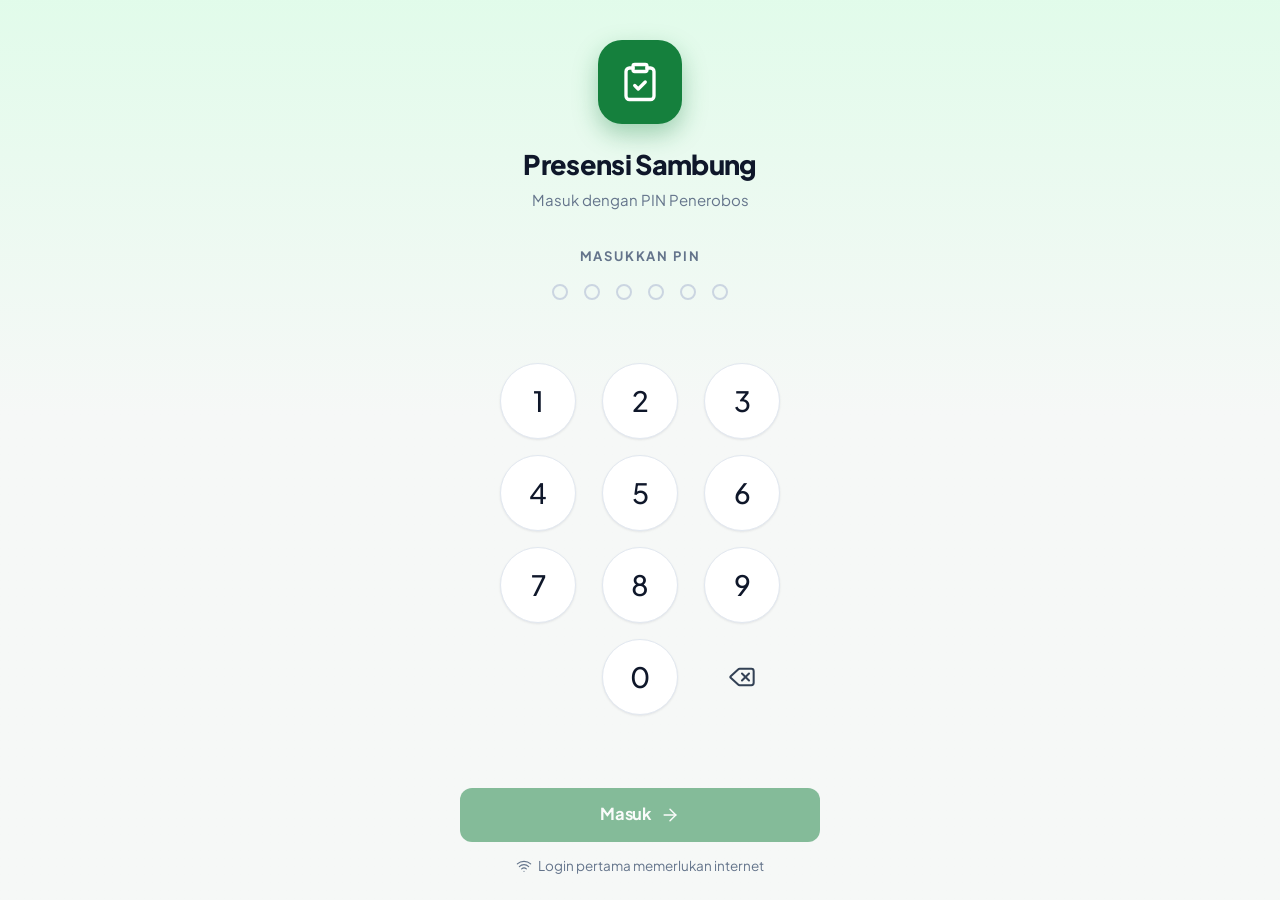
==== index.html @ 64273093 "Upload pertama" ====
<!doctype html>
<html lang="id">
<head>
  <meta charset="utf-8">
  <meta name="viewport" content="width=device-width, initial-scale=1, viewport-fit=cover">
  <title>Presensi Sambung</title>
  <meta name="description" content="Aplikasi presensi kegiatan sambung — cepat, bisa offline, laporan WhatsApp & PDF.">
  <meta name="theme-color" content="#FFFFFF">
  <meta name="mobile-web-app-capable" content="yes">
  <meta name="apple-mobile-web-app-capable" content="yes">
  <meta name="apple-mobile-web-app-title" content="Presensi">
  <meta name="apple-mobile-web-app-status-bar-style" content="default">
  <meta name="format-detection" content="telephone=no">
  <link rel="manifest" href="manifest.webmanifest">
  <link rel="icon" href="icons/favicon.svg" type="image/svg+xml">
  <link rel="apple-touch-icon" href="icons/apple-touch-icon.png">
  <link rel="preconnect" href="https://script.google.com">
  <link rel="preconnect" href="https://script.googleusercontent.com">
  <link rel="preload" href="fonts/pjs-700.woff2" as="font" type="font/woff2" crossorigin>
  <link rel="preload" href="fonts/pjs-500.woff2" as="font" type="font/woff2" crossorigin>
  <script>
    // Terapkan tema sebelum halaman digambar (tidak berkedip)
    (function () { try { var t = JSON.parse(localStorage.getItem('ps:theme') || '"system"'); if (t === 'light' || t === 'dark') document.documentElement.setAttribute('data-theme', t); } catch (e) {} })();
  </script>
  <link rel="stylesheet" href="css/style.css">
  <style>
    .boot { min-height: 100dvh; display: grid; place-items: center; }
    .boot div { width: 72px; height: 72px; border-radius: 22px; background: var(--primary); display: grid; place-items: center; color: #fff; animation: bootPulse 1.2s ease-in-out infinite; }
    @keyframes bootPulse { 50% { transform: scale(.94); opacity: .85; } }
  </style>
  <script defer src="js/config.js"></script>
  <script defer src="js/icons.js"></script>
  <script defer src="js/util.js"></script>
  <script defer src="js/db.js"></script>
  <script defer src="js/api.js"></script>
  <script defer src="js/store.js"></script>
  <script defer src="js/sync.js"></script>
  <script defer src="js/report.js"></script>
  <script defer src="js/image.js"></script>
  <script defer src="js/charts.js"></script>
  <script defer src="js/app.js"></script>
  <script defer src="js/pages/beranda.js"></script>
  <script defer src="js/pages/presensi.js"></script>
  <script defer src="js/pages/absen.js"></script>
  <script defer src="js/pages/detail.js"></script>
  <script defer src="js/pages/riwayat.js"></script>
  <script defer src="js/pages/peserta.js"></script>
  <script defer src="js/pages/lainnya.js"></script>
</head>
<body>
  <div id="app">
    <div class="boot" aria-label="Memuat Presensi Sambung"><div><svg width="38" height="38" viewBox="0 0 24 24" fill="none" stroke="currentColor" stroke-width="1.9" stroke-linecap="round" stroke-linejoin="round"><rect width="8" height="4" x="8" y="2" rx="1"/><path d="M16 4h2a2 2 0 0 1 2 2v14a2 2 0 0 1-2 2H6a2 2 0 0 1-2-2V6a2 2 0 0 1 2-2h2"/><path d="m9 14 2 2 4-4"/></svg></div></div>
  </div>
  <noscript><p style="padding:24px;font-family:sans-serif">Aktifkan JavaScript untuk memakai Presensi Sambung.</p></noscript>
</body>
</html>
---- css/style.css ----
/* =====================================================================
   PRESENSI SAMBUNG — style.css
   Token warna & komponen mengikuti BRAND_STYLE_Presensi_Sambung.md
   ===================================================================== */

@font-face { font-family: "Plus Jakarta Sans"; font-weight: 400; font-display: swap; src: url(../fonts/pjs-400.woff2) format("woff2"); }
@font-face { font-family: "Plus Jakarta Sans"; font-weight: 500; font-display: swap; src: url(../fonts/pjs-500.woff2) format("woff2"); }
@font-face { font-family: "Plus Jakarta Sans"; font-weight: 600; font-display: swap; src: url(../fonts/pjs-600.woff2) format("woff2"); }
@font-face { font-family: "Plus Jakarta Sans"; font-weight: 700; font-display: swap; src: url(../fonts/pjs-700.woff2) format("woff2"); }
@font-face { font-family: "Plus Jakarta Sans"; font-weight: 800; font-display: swap; src: url(../fonts/pjs-800.woff2) format("woff2"); }

:root {
  --primary: #15803D; --primary-hover: #166534; --primary-soft: #DCFCE7; --primary-tint: #F0FDF4; --on-primary: #FFFFFF;
  --bg: #F6F8F7; --surface: #FFFFFF; --surface-2: #F1F5F9; --surface-3: #E9EEF2;
  --text: #0F172A; --text-2: #334155; --text-muted: #64748B; --border: #E2E8F0; --border-strong: #CBD5E1;
  --gold: #B7791F; --gold-bg: #FEF9E7; --gold-border: #F5D88A;
  --danger: #DC2626; --info: #2563EB; --amber: #B45309;
  --ok-bg: #DCFCE7; --ok-fg: #166534; --neutral-bg: #F1F5F9; --neutral-fg: #475569;
  --warn-bg: #FEF3C7; --warn-fg: #92400E; --err-bg: #FEE2E2; --err-fg: #991B1B;
  --lvl-kelompok-bg: #DCFCE7; --lvl-kelompok-fg: #166534;
  --lvl-desa-bg: #E0F2FE; --lvl-desa-fg: #075985;
  --lvl-daerah-bg: #EDE9FE; --lvl-daerah-fg: #5B21B6;
  --male-bg: #DBEAFE; --male-fg: #1E40AF; --female-bg: #FCE7F3; --female-fg: #9D174D;
  --chart-male: #15803D; --chart-female: #86EFAC; --chart-line: #15803D;
  --wa-bubble: #E7F8EE; --wa-border: #CDEFD9;
  --radius-card: 16px; --radius-control: 12px; --radius-check: 8px; --radius-pill: 999px;
  --shadow-card: 0 1px 2px rgba(15, 23, 42, .04), 0 1px 3px rgba(15, 23, 42, .05);
  --shadow-raised: 0 8px 24px rgba(15, 23, 42, .14);
  --control-h: 48px; --row-h: 64px; --topbar-h: 60px; --bottomnav-h: 68px; --gutter: 16px;
  --safe-t: env(safe-area-inset-top, 0px); --safe-b: env(safe-area-inset-bottom, 0px);
  --font-sans: "Plus Jakarta Sans", system-ui, -apple-system, "Segoe UI", Roboto, sans-serif;
  --font-mono: ui-monospace, "JetBrains Mono", "SFMono-Regular", Menlo, Consolas, monospace;
  color-scheme: light;
}
@media (prefers-color-scheme: dark) {
  :root:not([data-theme="light"]) {
    --primary: #22C55E; --primary-hover: #16A34A; --primary-soft: #14532D; --primary-tint: #0F2619; --on-primary: #052E16;
    --bg: #0B1210; --surface: #131C18; --surface-2: #1B2620; --surface-3: #22302A;
    --text: #E6EDE9; --text-2: #C3CEC8; --text-muted: #94A39B; --border: #24312A; --border-strong: #33443B;
    --gold: #EAB308; --gold-bg: #2A2208; --gold-border: #5C4A10;
    --danger: #F87171; --info: #60A5FA; --amber: #FBBF24;
    --ok-bg: #14532D; --ok-fg: #86EFAC; --neutral-bg: #1E293B; --neutral-fg: #CBD5E1;
    --warn-bg: #3B2A0A; --warn-fg: #FCD34D; --err-bg: #450A0A; --err-fg: #FCA5A5;
    --lvl-kelompok-bg: #14532D; --lvl-kelompok-fg: #86EFAC;
    --lvl-desa-bg: #0C3A52; --lvl-desa-fg: #7DD3FC;
    --lvl-daerah-bg: #2E1F5E; --lvl-daerah-fg: #C4B5FD;
    --male-bg: #1E2A4A; --male-fg: #93C5FD; --female-bg: #4A1D35; --female-fg: #F9A8D4;
    --chart-male: #22C55E; --chart-female: #166534; --chart-line: #22C55E;
    --wa-bubble: #163A26; --wa-border: #1F4D33;
    --shadow-card: none; --shadow-raised: 0 8px 28px rgba(0, 0, 0, .5);
    color-scheme: dark;
  }
}
:root[data-theme="dark"] {
  --primary: #22C55E; --primary-hover: #16A34A; --primary-soft: #14532D; --primary-tint: #0F2619; --on-primary: #052E16;
  --bg: #0B1210; --surface: #131C18; --surface-2: #1B2620; --surface-3: #22302A;
  --text: #E6EDE9; --text-2: #C3CEC8; --text-muted: #94A39B; --border: #24312A; --border-strong: #33443B;
  --gold: #EAB308; --gold-bg: #2A2208; --gold-border: #5C4A10;
  --danger: #F87171; --info: #60A5FA; --amber: #FBBF24;
  --ok-bg: #14532D; --ok-fg: #86EFAC; --neutral-bg: #1E293B; --neutral-fg: #CBD5E1;
  --warn-bg: #3B2A0A; --warn-fg: #FCD34D; --err-bg: #450A0A; --err-fg: #FCA5A5;
  --lvl-kelompok-bg: #14532D; --lvl-kelompok-fg: #86EFAC;
  --lvl-desa-bg: #0C3A52; --lvl-desa-fg: #7DD3FC;
  --lvl-daerah-bg: #2E1F5E; --lvl-daerah-fg: #C4B5FD;
  --male-bg: #1E2A4A; --male-fg: #93C5FD; --female-bg: #4A1D35; --female-fg: #F9A8D4;
  --chart-male: #22C55E; --chart-female: #166534; --chart-line: #22C55E;
  --wa-bubble: #163A26; --wa-border: #1F4D33;
  --shadow-card: none; --shadow-raised: 0 8px 28px rgba(0, 0, 0, .5);
  color-scheme: dark;
}

/* ---------- Dasar ---------- */
*, *::before, *::after { box-sizing: border-box; }
html { -webkit-text-size-adjust: 100%; text-size-adjust: 100%; }
body {
  margin: 0; background: var(--bg); color: var(--text);
  font-family: var(--font-sans); font-size: 15px; line-height: 1.5;
  -webkit-font-smoothing: antialiased; -moz-osx-font-smoothing: grayscale;
  -webkit-tap-highlight-color: transparent; overscroll-behavior-y: none;
}
button, input, select, textarea { font: inherit; color: inherit; }
button { cursor: pointer; border: 0; background: none; padding: 0; }
a { color: var(--primary); text-decoration: none; }
img { display: block; max-width: 100%; }
h1, h2, h3, p { margin: 0; }
[hidden] { display: none !important; }
:focus-visible { outline: 2px solid var(--primary); outline-offset: 2px; border-radius: 6px; }
.num { font-variant-numeric: tabular-nums; }
.muted { color: var(--text-muted); }
.ic { flex: none; display: inline-block; vertical-align: middle; }
.sr-only { position: absolute; width: 1px; height: 1px; overflow: hidden; clip: rect(0 0 0 0); white-space: nowrap; }
.nowrap { white-space: nowrap; }
.ellipsis { white-space: nowrap; overflow: hidden; text-overflow: ellipsis; min-width: 0; }

/* ---------- Kerangka aplikasi ---------- */
#app { min-height: 100dvh; }
.app-wrap { max-width: 560px; margin: 0 auto; min-height: 100dvh; position: relative; }

.topbar {
  position: sticky; top: 0; z-index: 30; display: flex; align-items: center; gap: 10px;
  padding: calc(10px + var(--safe-t)) var(--gutter) 10px; min-height: calc(var(--topbar-h) + var(--safe-t));
  background: color-mix(in srgb, var(--surface) 92%, transparent);
  -webkit-backdrop-filter: saturate(160%) blur(12px); backdrop-filter: saturate(160%) blur(12px);
  border-bottom: 1px solid var(--border);
}
.js-head { position: sticky; top: 0; z-index: 30; }
.topbar .brand { flex: 1; min-width: 0; line-height: 1.2; }
.brand-title { font-size: 17px; font-weight: 700; letter-spacing: -.01em; }
.brand-sub { font-size: 12.5px; color: var(--text-muted); margin-top: 2px; }
.topbar .back { margin-left: -6px; }
.topbar-title { font-size: 17px; font-weight: 700; letter-spacing: -.01em; }

.icon-btn {
  width: 40px; height: 40px; border-radius: 50%; display: inline-grid; place-items: center; flex: none;
  color: var(--text-2); border: 1px solid var(--border); background: var(--surface); transition: background .15s, transform .1s;
}
.icon-btn:active { transform: scale(.94); background: var(--surface-2); }
.icon-btn.plain { border-color: transparent; background: transparent; }
.icon-btn.theme .ic { color: var(--amber); }
:root[data-theme="dark"] .icon-btn.theme .ic { color: var(--text-2); }

.sync-pill {
  display: inline-flex; align-items: center; gap: 7px; height: 32px; padding: 0 12px; border-radius: var(--radius-pill);
  font-size: 13px; font-weight: 600; white-space: nowrap; background: var(--ok-bg); color: var(--ok-fg); flex: none;
  max-width: 190px; overflow: hidden;
}
.sync-pill .dot { width: 7px; height: 7px; border-radius: 50%; background: currentColor; flex: none; }
.sync-pill.warn { background: var(--warn-bg); color: var(--warn-fg); }
.sync-pill.err { background: var(--err-bg); color: var(--err-fg); }
.sync-pill .spin { animation: spin 1s linear infinite; }
@keyframes spin { to { transform: rotate(360deg); } }

.view { padding: 18px var(--gutter) calc(var(--bottomnav-h) + var(--safe-b) + 96px); }
.view.focus { padding: 0 0 calc(130px + var(--safe-b)); }
.pad { padding: 18px var(--gutter) 0; }
.page { animation: pageIn .16s ease-out backwards; }
/* Hanya opasitas: transform pada induk akan merusak posisi elemen fixed (FAB, bar aksi) */
@keyframes pageIn { from { opacity: 0; } }

.bottomnav {
  position: fixed; left: 0; right: 0; bottom: 0; z-index: 40;
  background: color-mix(in srgb, var(--surface) 94%, transparent);
  -webkit-backdrop-filter: saturate(160%) blur(12px); backdrop-filter: saturate(160%) blur(12px);
  border-top: 1px solid var(--border); padding-bottom: var(--safe-b);
}
.bottomnav-inner { max-width: 560px; margin: 0 auto; display: grid; grid-template-columns: repeat(5, 1fr); height: var(--bottomnav-h); }
.nav-item {
  display: flex; flex-direction: column; align-items: center; justify-content: center; gap: 3px;
  font-size: 12px; font-weight: 600; color: var(--text-muted); position: relative;
}
.nav-item .nav-ic { width: 56px; height: 32px; border-radius: var(--radius-pill); display: grid; place-items: center; transition: background .2s; }
.nav-item.active { color: var(--primary); }
.nav-item.active .nav-ic { background: var(--primary-soft); }
.nav-item:active .nav-ic { transform: scale(.94); }
.nav-badge {
  position: absolute; top: 6px; left: calc(50% + 8px); min-width: 18px; height: 18px; padding: 0 5px; border-radius: 9px;
  background: var(--amber); color: #fff; font-size: 11px; font-weight: 700; display: grid; place-items: center;
}

/* ---------- Tipografi halaman ---------- */
.page-head { margin-bottom: 18px; }
.h1 { font-size: 28px; font-weight: 800; letter-spacing: -.025em; line-height: 1.15; }
.page-sub { color: var(--text-muted); font-size: 14.5px; margin-top: 4px; }
.section-label {
  display: flex; align-items: baseline; justify-content: space-between; gap: 12px;
  font-size: 12.5px; font-weight: 700; letter-spacing: .07em; text-transform: uppercase; color: var(--text-muted);
  margin: 22px 2px 10px;
}
.section-label .aside { text-transform: none; letter-spacing: 0; font-weight: 500; font-size: 13.5px; }
.h2 { font-size: 18px; font-weight: 700; letter-spacing: -.01em; }

/* ---------- Kartu ---------- */
.card {
  background: var(--surface); border: 1px solid var(--border); border-radius: var(--radius-card);
  box-shadow: var(--shadow-card); padding: 16px;
}
.card + .card { margin-top: 12px; }
.card.active { border: 1.5px solid var(--primary); }
.card.tap { transition: transform .12s, background .15s; }
.card.tap:active { transform: scale(.985); }
.card-title { font-size: 17px; font-weight: 700; letter-spacing: -.01em; line-height: 1.3; margin-top: 10px; }
.card-head { display: flex; align-items: center; justify-content: space-between; gap: 10px; }
.card-head h3 { font-size: 16.5px; font-weight: 700; }
.card-head .sub { font-size: 13px; color: var(--text-muted); font-weight: 500; }
.meta-row { display: flex; align-items: center; gap: 6px; color: var(--text-muted); font-size: 14px; margin-top: 6px; min-width: 0; }
.meta-row .sep { width: 4px; height: 4px; border-radius: 50%; background: var(--border-strong); flex: none; margin: 0 2px; }
.stack > * + * { margin-top: 12px; }

/* ---------- Pill & tag ---------- */
.pill {
  display: inline-flex; align-items: center; gap: 5px; height: 26px; padding: 0 10px; border-radius: var(--radius-pill);
  font-size: 12.5px; font-weight: 600; white-space: nowrap; background: var(--neutral-bg); color: var(--neutral-fg); flex: none;
}
.pill.sm { height: 22px; padding: 0 8px; font-size: 11.5px; }
.pill.ok { background: var(--ok-bg); color: var(--ok-fg); }
.pill.warn { background: var(--warn-bg); color: var(--warn-fg); }
.pill.err { background: var(--err-bg); color: var(--err-fg); }
.pill.lvl-Kelompok { background: var(--lvl-kelompok-bg); color: var(--lvl-kelompok-fg); }
.pill.lvl-Desa { background: var(--lvl-desa-bg); color: var(--lvl-desa-fg); }
.pill.lvl-Daerah { background: var(--lvl-daerah-bg); color: var(--lvl-daerah-fg); }
.pill.male { background: var(--male-bg); color: var(--male-fg); }
.pill.female { background: var(--female-bg); color: var(--female-fg); }
.pill.gold { background: var(--gold-bg); color: var(--gold); border: 1.5px solid var(--gold-border); }
.pill.outline { background: transparent; border: 1px solid var(--border); color: var(--text-muted); }
.pill-row { display: flex; align-items: center; gap: 8px; flex-wrap: wrap; }
.pill-row.between { justify-content: space-between; flex-wrap: nowrap; }

/* ---------- Tombol ---------- */
.btn {
  display: inline-flex; align-items: center; justify-content: center; gap: 8px; height: var(--control-h); padding: 0 20px;
  border-radius: var(--radius-control); font-size: 15.5px; font-weight: 700; white-space: nowrap; letter-spacing: -.005em;
  transition: background .15s, transform .1s, opacity .15s; user-select: none; -webkit-user-select: none;
}
.btn:active { transform: scale(.98); }
.btn[disabled] { opacity: .5; pointer-events: none; }
.btn-primary { background: var(--primary); color: var(--on-primary); }
.btn-primary:hover { background: var(--primary-hover); }
.btn-secondary { background: var(--surface); color: var(--primary); box-shadow: inset 0 0 0 1.5px var(--primary); }
.btn-secondary:active { background: var(--primary-tint); }
.btn-ghost { background: var(--surface); color: var(--text); box-shadow: inset 0 0 0 1px var(--border-strong); }
.btn-danger { background: var(--surface); color: var(--danger); box-shadow: inset 0 0 0 1.5px var(--danger); }
.btn-danger.solid { background: var(--danger); color: #fff; box-shadow: none; }
.btn-text { height: auto; padding: 6px 2px; color: var(--primary); font-size: 14.5px; font-weight: 700; }
.btn-block { width: 100%; }
.btn-lg { height: 54px; font-size: 16.5px; }
.btn-sm { height: 38px; padding: 0 14px; font-size: 14px; border-radius: 10px; }
.btn .spin { animation: spin .9s linear infinite; }
.btn-row { display: flex; gap: 10px; }
.btn-row > .btn { flex: 1; min-width: 0; padding: 0 12px; }
.btn-row > .btn.grow { flex: 2; }

.fab {
  position: fixed; z-index: 35; right: max(var(--gutter), calc(50% - 280px + var(--gutter)));
  bottom: calc(var(--bottomnav-h) + var(--safe-b) + 16px);
  height: 56px; padding: 0 22px 0 18px; border-radius: 18px; display: inline-flex; align-items: center; gap: 10px;
  background: var(--primary); color: var(--on-primary); font-weight: 700; font-size: 15.5px; box-shadow: var(--shadow-raised);
  transition: transform .12s;
}
.fab:active { transform: scale(.96); }

/* Bar aksi menempel di bawah (halaman fokus) */
.action-bar {
  position: fixed; left: 0; right: 0; bottom: 0; z-index: 40; background: var(--surface);
  border-top: 1px solid var(--border); padding: 12px var(--gutter) calc(12px + var(--safe-b));
}
.action-bar-inner { max-width: 528px; margin: 0 auto; }

/* ---------- Chip & segmented ---------- */
.chips { display: flex; gap: 8px; overflow-x: auto; scrollbar-width: none; margin: 0 calc(-1 * var(--gutter)); padding: 2px var(--gutter); }
.chips::-webkit-scrollbar { display: none; }
.chip {
  display: inline-flex; align-items: center; gap: 6px; height: 38px; padding: 0 13px; border-radius: var(--radius-pill);
  background: var(--surface); border: 1px solid var(--border); color: var(--text-2); font-size: 14px; font-weight: 600;
  white-space: nowrap; flex: none; transition: background .15s, color .15s;
}
.chip .count { font-size: 12.5px; color: var(--text-muted); font-weight: 600; }
.chip.on { background: var(--primary); border-color: var(--primary); color: var(--on-primary); }
.chip.on .count { color: inherit; opacity: .85; }
.chip select { appearance: none; -webkit-appearance: none; border: 0; background: transparent; font-weight: 600; padding-right: 2px; outline: none; }
.chip.select { position: relative; padding-right: 12px; }
.chip.select select { position: absolute; inset: 0; opacity: 0; width: 100%; }
.chip.end { margin-left: auto; }

.seg { display: grid; grid-auto-flow: column; grid-auto-columns: 1fr; background: var(--surface-2); border-radius: var(--radius-control); padding: 4px; gap: 4px; }
.seg button {
  height: 44px; border-radius: 9px; font-weight: 600; font-size: 15px; color: var(--text-2);
  display: inline-flex; align-items: center; justify-content: center; gap: 6px; transition: background .15s, color .15s;
}
.seg button.on { background: var(--primary); color: var(--on-primary); box-shadow: 0 1px 3px rgba(0, 0, 0, .12); }
.seg.soft button { height: 38px; font-size: 14px; }
.seg.soft button.on { background: var(--surface); color: var(--text); }

/* ---------- Form ---------- */
.field { margin-bottom: 18px; }
.label { display: flex; justify-content: space-between; align-items: baseline; gap: 8px; font-size: 14.5px; font-weight: 600; margin-bottom: 8px; }
.label .req { color: var(--danger); margin-left: 2px; }
.label .err-inline { color: var(--danger); font-weight: 500; font-size: 13px; display: inline-flex; gap: 4px; align-items: center; }
.input-wrap { position: relative; display: flex; align-items: center; }
.input-wrap > .ic { position: absolute; left: 14px; color: var(--text-muted); pointer-events: none; }
.input {
  width: 100%; height: 52px; border: 1px solid var(--border-strong); border-radius: var(--radius-control);
  background: var(--surface); padding: 0 14px; font-size: 16px; transition: border-color .15s, box-shadow .15s; outline: none;
  -webkit-appearance: none; appearance: none;
}
.input-wrap > .ic + .input { padding-left: 44px; }
.input:focus { border-color: var(--primary); box-shadow: 0 0 0 3px var(--primary-soft); }
.input.invalid { border-color: var(--danger); box-shadow: 0 0 0 3px color-mix(in srgb, var(--danger) 18%, transparent); }
.input[list]::-webkit-calendar-picker-indicator { display: none !important; }
.input::placeholder { color: var(--text-muted); opacity: .8; }
textarea.input { height: auto; min-height: 120px; padding: 12px 14px; resize: vertical; line-height: 1.5; }
.input[type="date"], .input[type="time"] { min-height: 52px; }
.input[type="date"]::-webkit-calendar-picker-indicator, .input[type="time"]::-webkit-calendar-picker-indicator { opacity: .55; }
.clear-btn { position: absolute; right: 10px; width: 30px; height: 30px; border-radius: 50%; display: grid; place-items: center; background: var(--surface-2); color: var(--text-muted); }
.help { font-size: 13px; color: var(--text-muted); margin-top: 7px; }
.error-text { font-size: 13px; color: var(--danger); margin-top: 7px; }
.grid-2 { display: grid; grid-template-columns: 1fr 1fr; gap: 12px; }
.search { margin-bottom: 14px; }
.search .input { height: 48px; border-color: var(--border); }

.switch { position: relative; width: 50px; height: 30px; flex: none; }
.switch input { opacity: 0; position: absolute; inset: 0; margin: 0; cursor: pointer; z-index: 1; }
.switch .track { position: absolute; inset: 0; border-radius: 15px; background: var(--border-strong); transition: background .2s; }
.switch .track::after { content: ""; position: absolute; width: 24px; height: 24px; border-radius: 50%; background: #fff; top: 3px; left: 3px; transition: transform .2s; box-shadow: 0 1px 3px rgba(0, 0, 0, .25); }
.switch input:checked + .track { background: var(--primary); }
.switch input:checked + .track::after { transform: translateX(20px); }

.radio-row { display: flex; align-items: flex-start; gap: 12px; padding: 10px 0; cursor: pointer; }
.radio-row input { width: 22px; height: 22px; margin: 1px 0 0; accent-color: var(--primary); flex: none; }
.radio-row b { font-weight: 600; display: block; }
.radio-row small { color: var(--text-muted); font-size: 13px; }

/* ---------- Info / banner ---------- */
.banner { display: flex; gap: 12px; align-items: flex-start; padding: 14px; border-radius: 14px; font-size: 14px; line-height: 1.5; }
.banner .ic { margin-top: 1px; }
.banner.info { background: var(--primary-tint); border: 1px solid color-mix(in srgb, var(--primary) 22%, transparent); color: var(--text-2); }
.banner.info .ic { color: var(--primary); }
.banner.warn { background: var(--warn-bg); color: var(--warn-fg); }
.banner.ok { background: var(--primary-tint); color: var(--ok-fg); border: 1px solid color-mix(in srgb, var(--primary) 25%, transparent); align-items: center; }
.banner .grow { flex: 1; }
.banner b { font-weight: 700; }

/* ---------- Statistik ---------- */
.stat-grid { display: grid; grid-template-columns: 1fr 1fr; gap: 12px; }
.stat { padding: 14px 14px 13px; }
.stat + .stat { margin-top: 0; }
.stat-top { display: flex; align-items: center; justify-content: space-between; margin-bottom: 10px; }
.stat-ic { width: 38px; height: 38px; border-radius: 50%; display: grid; place-items: center; background: var(--primary-soft); color: var(--primary); }
.stat-tag { font-size: 11px; font-weight: 700; letter-spacing: .04em; padding: 3px 7px; border-radius: 6px; background: var(--surface-2); color: var(--text-muted); text-transform: uppercase; }
.stat-tag.ok { background: var(--ok-bg); color: var(--ok-fg); }
.stat-tag.err { background: var(--err-bg); color: var(--err-fg); }
.stat-label { font-size: 13.5px; color: var(--text-muted); font-weight: 500; }
.stat-value { font-size: 30px; font-weight: 800; letter-spacing: -.03em; line-height: 1.15; margin-top: 2px; font-variant-numeric: tabular-nums; }
.stat-value small { font-size: 18px; color: var(--text-muted); font-weight: 600; letter-spacing: 0; }
.stat-foot { font-size: 12.5px; color: var(--text-muted); margin-top: 3px; font-weight: 500; }
.stat-foot.ok { color: var(--primary); font-weight: 600; }
.stat-foot.err { color: var(--danger); font-weight: 600; }

/* ---------- Progres ---------- */
.progress { height: 8px; border-radius: 4px; background: var(--surface-3); overflow: hidden; }
.progress > span { display: block; height: 100%; border-radius: 4px; background: var(--primary); transition: width .3s ease-out; }
.progress.sm { height: 6px; }
.progress.amber > span { background: var(--amber); }
.progress.red > span { background: var(--danger); }
.att-box { background: var(--bg); border: 1px solid var(--border); border-radius: 12px; padding: 12px 14px; margin-top: 12px; }
.att-box .row1 { display: flex; justify-content: space-between; font-weight: 600; font-size: 14.5px; margin-bottom: 9px; }
.att-box .row1 .pct { color: var(--primary); font-weight: 700; }
.att-box .row2 { display: flex; justify-content: space-between; font-size: 12.5px; color: var(--text-muted); margin-top: 9px; }

/* ---------- Grafik ---------- */
.chart-card { padding: 16px 14px 10px; }
.chart-legend { display: flex; gap: 14px; font-size: 12.5px; color: var(--text-2); font-weight: 500; white-space: nowrap; margin-top: 10px; }
.chart-legend i { display: inline-block; width: 10px; height: 10px; border-radius: 3px; margin-right: 5px; vertical-align: -1px; }
.chart { margin-top: 10px; position: relative; }
.chart svg { width: 100%; height: auto; display: block; overflow: visible; }
.chart text { font-family: var(--font-sans); fill: var(--text-muted); font-size: 10px; }
.chart .grid { stroke: var(--border); stroke-width: 1; }
.chart .bar-hit { fill: transparent; cursor: pointer; }
.chart-tip {
  position: absolute; pointer-events: none; transform: translate(-50%, -100%); background: var(--text); color: var(--bg);
  font-size: 12px; font-weight: 600; padding: 6px 9px; border-radius: 8px; white-space: nowrap; margin-top: -8px; z-index: 2;
}
.chart-empty { height: 150px; display: grid; place-items: center; color: var(--text-muted); font-size: 14px; }

/* ---------- Daftar ---------- */
.list-row { display: flex; align-items: center; gap: 12px; padding: 12px 0; }
.list-row + .list-row { border-top: 1px solid var(--border); }
.avatar {
  width: 46px; height: 46px; border-radius: 50%; display: grid; place-items: center; flex: none;
  font-weight: 700; font-size: 15px; background: var(--primary-soft); color: var(--primary); letter-spacing: .02em;
}
.avatar.P { background: var(--female-bg); color: var(--female-fg); }
.avatar.sm { width: 38px; height: 38px; font-size: 13px; }
.row-main { flex: 1; min-width: 0; }
.row-title { font-weight: 700; font-size: 15.5px; line-height: 1.3; }
.row-sub { display: flex; align-items: center; gap: 8px; color: var(--text-muted); font-size: 13.5px; margin-top: 4px; flex-wrap: wrap; }
.row-end { text-align: right; flex: none; }
.pct-big { font-size: 18px; font-weight: 800; letter-spacing: -.02em; font-variant-numeric: tabular-nums; }
.pct-good { color: var(--primary); } .pct-mid { color: var(--amber); } .pct-low { color: var(--danger); }
.pct-cap { font-size: 12px; color: var(--text-muted); }

.person-card { padding: 14px; content-visibility: auto; contain-intrinsic-size: auto 82px; }
.person-card .actions { display: flex; justify-content: flex-end; gap: 10px; margin-top: 12px; padding-top: 12px; border-top: 1px solid var(--border); }
.person-card.open { border-color: var(--primary); box-shadow: 0 0 0 3px var(--primary-soft); }

.settings-row { display: flex; align-items: center; gap: 12px; padding: 13px 0; width: 100%; text-align: left; }
.settings-row + .settings-row { border-top: 1px solid var(--border); }
.settings-row .s-ic { width: 40px; height: 40px; border-radius: 12px; background: var(--surface-2); color: var(--text-2); display: grid; place-items: center; flex: none; }
.settings-row .s-ic.green { background: var(--primary-soft); color: var(--primary); }
.settings-row .s-title { font-weight: 600; font-size: 15.5px; }
.settings-row .s-sub { font-size: 13px; color: var(--text-muted); margin-top: 2px; }
.settings-row .chev { color: var(--text-muted); }
.settings-row.highlight { background: var(--primary-tint); border: 1.5px solid color-mix(in srgb, var(--primary) 30%, transparent); border-radius: 14px; padding: 12px; }
.card-label { font-size: 12.5px; font-weight: 700; letter-spacing: .07em; text-transform: uppercase; color: var(--text-muted); display: flex; justify-content: space-between; align-items: center; margin-bottom: 4px; }

/* ---------- Layar absen ---------- */
.info-strip {
  display: flex; align-items: center; gap: 10px; padding: 10px var(--gutter); background: var(--surface-2);
  border-bottom: 1px solid var(--border); font-size: 13.5px; color: var(--text-2);
}
.info-strip .txt { flex: 1; min-width: 0; white-space: nowrap; overflow: hidden; text-overflow: ellipsis; }
.tabs { display: grid; grid-template-columns: 1fr 1fr; background: var(--surface); border-bottom: 1px solid var(--border); position: sticky; top: calc(var(--topbar-h) + var(--safe-t)); z-index: 20; }
.tab {
  height: 54px; display: inline-flex; align-items: center; justify-content: center; gap: 8px; font-weight: 600; font-size: 16px;
  color: var(--text-muted); position: relative;
}
.tab .badge { font-size: 12.5px; font-weight: 700; padding: 3px 8px; border-radius: 8px; background: var(--surface-2); color: var(--text-muted); font-variant-numeric: tabular-nums; }
.tab.on { color: var(--primary); font-weight: 700; }
.tab.on .badge { background: var(--primary-soft); color: var(--primary); }
.tab.on::after { content: ""; position: absolute; left: 0; right: 0; bottom: -1px; height: 3px; background: var(--primary); border-radius: 3px 3px 0 0; }
.absen-tools { padding: 14px var(--gutter) 10px; background: var(--surface); }
.absen-tools .search { margin-bottom: 12px; }
.letter {
  position: sticky; top: calc(var(--topbar-h) + var(--safe-t) + 54px); z-index: 10; display: flex; justify-content: space-between;
  padding: 7px var(--gutter); background: var(--surface-2); color: var(--text-muted); font-size: 12px; font-weight: 700; letter-spacing: .06em;
  border-bottom: 1px solid var(--border);
}
.letter span:last-child { letter-spacing: 0; font-weight: 600; }
.att-list { background: var(--surface); }
.att-row {
  display: flex; align-items: center; gap: 14px; width: 100%; min-height: var(--row-h); padding: 10px var(--gutter);
  text-align: left; border-bottom: 1px solid var(--border); background: var(--surface); transition: background .12s;
  content-visibility: auto; contain-intrinsic-size: auto 64px; user-select: none; -webkit-user-select: none;
}
.att-row:active { background: var(--surface-2); }
.chk {
  width: 28px; height: 28px; border-radius: var(--radius-check); border: 2px solid var(--border-strong); display: grid; place-items: center;
  flex: none; color: transparent; transition: background .12s ease-out, border-color .12s ease-out, transform .12s;
}
.att-row.on { background: var(--primary-tint); }
.att-row.on .chk { background: var(--primary); border-color: var(--primary); color: var(--on-primary); }
.att-row.pop .chk { animation: pop .18s ease-out; }
@keyframes pop { 50% { transform: scale(1.18); } }
.att-name { font-size: 16.5px; font-weight: 500; line-height: 1.3; }
.att-row.on .att-name { font-weight: 700; }
.att-sub { font-size: 13px; color: var(--text-muted); margin-top: 2px; display: flex; align-items: center; gap: 8px; flex-wrap: wrap; }
.att-row.on .att-sub .st { color: var(--primary); font-weight: 600; }
.att-row.on .att-sub .st::before { content: ""; display: inline-block; width: 6px; height: 6px; border-radius: 50%; background: currentColor; margin-right: 6px; vertical-align: 1px; }
.by-tag { display: inline-flex; align-items: center; gap: 5px; font-size: 12px; padding: 2px 8px; border-radius: var(--radius-pill); background: var(--surface); border: 1px solid var(--border); color: var(--text-2); }
.by-tag::before { content: ""; width: 6px; height: 6px; border-radius: 50%; background: var(--info); }
.att-no { margin-left: auto; color: var(--text-muted); font-size: 13px; font-family: var(--font-mono); flex: none; }
.counter { display: flex; align-items: center; justify-content: space-between; gap: 10px; font-size: 15px; margin-bottom: 10px; white-space: nowrap; }
.counter > span { display: inline-flex; align-items: center; gap: 5px; }
.counter b { font-weight: 700; }
.counter .lp { color: var(--text-muted); font-variant-numeric: tabular-nums; }
.counter .tot b { color: var(--primary); }
.counter .dot { display: inline-block; width: 8px; height: 8px; border-radius: 50%; background: var(--primary); margin-right: 2px; }
.counter.bump .tot b { animation: bump .2s ease-out; display: inline-block; }
@keyframes bump { 50% { transform: scale(1.15); } }

/* ---------- Detail ---------- */
.kv { display: flex; align-items: center; gap: 10px; font-size: 15px; color: var(--text-2); padding: 4px 0; }
.kv .ic { color: var(--primary); }
.detail-title { font-size: 22px; font-weight: 800; letter-spacing: -.02em; margin: 12px 0 10px; line-height: 1.25; }
.ring { width: 58px; height: 58px; flex: none; }
.ring circle { fill: none; stroke-width: 6; }
.ring .bg { stroke: var(--surface-3); }
.ring .fg { stroke: var(--primary); stroke-linecap: round; transform: rotate(-90deg); transform-origin: 50% 50%; transition: stroke-dashoffset .5s; }
.photos { display: grid; grid-template-columns: 1fr 1fr; gap: 12px; margin-top: 12px; }
.photo, .photo-add {
  aspect-ratio: 4/3; border-radius: 14px; overflow: hidden; position: relative; background: var(--surface-2);
}
.photo img { width: 100%; height: 100%; object-fit: cover; }
.photo .size { position: absolute; left: 8px; top: 8px; background: rgba(15, 23, 42, .72); color: #fff; font-size: 11.5px; font-weight: 600; padding: 3px 7px; border-radius: 6px; }
.photo .rm { position: absolute; right: 8px; top: 8px; width: 30px; height: 30px; border-radius: 50%; background: rgba(15, 23, 42, .72); color: #fff; display: grid; place-items: center; }
.photo .pend { position: absolute; left: 8px; bottom: 8px; background: var(--warn-bg); color: var(--warn-fg); font-size: 11.5px; font-weight: 600; padding: 3px 7px; border-radius: 6px; }
.photo-add {
  border: 2px dashed color-mix(in srgb, var(--primary) 45%, transparent); background: var(--primary-tint); color: var(--primary);
  display: flex; flex-direction: column; align-items: center; justify-content: center; gap: 4px; font-weight: 700; font-size: 14.5px;
}
.photo-add .circ { width: 42px; height: 42px; border-radius: 50%; background: var(--primary-soft); display: grid; place-items: center; margin-bottom: 4px; }
.photo-add small { font-weight: 500; color: var(--text-muted); font-size: 12.5px; }
.wa-bubble {
  background: var(--wa-bubble); border: 1px solid var(--wa-border); border-radius: 4px 14px 14px 14px; padding: 12px 14px;
  font-size: 14px; line-height: 1.55; white-space: normal; word-break: break-word; max-height: 300px; overflow: auto; color: var(--text);
}
.wa-bubble b { font-weight: 700; }
.viewer { position: fixed; inset: 0; z-index: 90; background: rgba(0, 0, 0, .92); display: grid; place-items: center; padding: 20px; animation: fade .2s; }
.viewer img { max-height: 90dvh; border-radius: 8px; }
.viewer .icon-btn { position: absolute; top: calc(14px + var(--safe-t)); right: 14px; background: rgba(255, 255, 255, .12); color: #fff; border: 0; }

/* ---------- Impor ---------- */
.stepper { display: flex; align-items: flex-start; justify-content: space-between; position: relative; padding: 4px 6px 0; }
.stepper::before { content: ""; position: absolute; top: 20px; left: 16%; right: 16%; height: 2px; background: var(--border); }
.step { position: relative; display: flex; flex-direction: column; align-items: center; gap: 6px; font-size: 13px; font-weight: 600; color: var(--text-muted); flex: 1; text-align: center; }
.step .n { width: 32px; height: 32px; border-radius: 50%; display: grid; place-items: center; background: var(--surface-2); border: 2px solid var(--border); font-weight: 700; z-index: 1; }
.step.done .n { background: var(--primary); border-color: var(--primary); color: var(--on-primary); }
.step.on { color: var(--primary); }
.step.on .n { background: var(--primary-soft); border-color: var(--primary); color: var(--primary); }
.cols-pill { display: flex; flex-wrap: wrap; gap: 6px; align-items: center; padding: 10px 12px; border-radius: 10px; background: var(--surface-2); font-size: 13.5px; color: var(--text-muted); margin: 10px 0 12px; }
.cols-pill b { color: var(--primary); font-weight: 600; }
.dropzone {
  border: 2px dashed var(--border-strong); border-radius: 14px; padding: 22px 16px; text-align: center; color: var(--text-muted);
  display: flex; flex-direction: column; align-items: center; gap: 8px; cursor: pointer; background: var(--surface);
}
.dropzone b { color: var(--text); font-size: 15.5px; }
.dropzone .circ { width: 48px; height: 48px; border-radius: 50%; display: grid; place-items: center; background: var(--primary-soft); color: var(--primary); }
.file-card { display: flex; align-items: center; gap: 12px; }
.file-ic { width: 46px; height: 46px; border-radius: 12px; background: var(--primary-soft); color: var(--primary); display: grid; place-items: center; flex: none; }
.sum-grid { display: grid; grid-template-columns: repeat(3, 1fr); gap: 10px; margin: 12px 0; }
.sum { border-radius: 14px; padding: 12px 6px; text-align: center; border: 1px solid; }
.sum b { display: block; font-size: 26px; font-weight: 800; line-height: 1.1; font-variant-numeric: tabular-nums; }
.sum span { display: block; font-weight: 700; font-size: 13.5px; margin-top: 2px; }
.sum small { font-size: 12px; opacity: .85; }
.sum.ok { background: var(--primary-tint); border-color: color-mix(in srgb, var(--primary) 25%, transparent); color: var(--ok-fg); }
.sum.warn { background: color-mix(in srgb, var(--warn-bg) 70%, var(--surface)); border-color: color-mix(in srgb, var(--warn-fg) 25%, transparent); color: var(--warn-fg); }
.sum.err { background: color-mix(in srgb, var(--err-bg) 70%, var(--surface)); border-color: color-mix(in srgb, var(--err-fg) 25%, transparent); color: var(--err-fg); }
.table-wrap { overflow-x: auto; margin: 0 -16px; }
table.tbl { width: 100%; border-collapse: collapse; font-size: 13.5px; min-width: 460px; }
.tbl th { text-align: left; font-size: 11.5px; letter-spacing: .06em; text-transform: uppercase; color: var(--text-muted); background: var(--surface-2); padding: 9px 10px; font-weight: 700; white-space: nowrap; }
.tbl td { padding: 10px; border-top: 1px solid var(--border); white-space: nowrap; }
.tbl td:first-child, .tbl th:first-child { padding-left: 16px; }
.tbl tr.bad td { background: color-mix(in srgb, var(--err-bg) 45%, transparent); color: var(--err-fg); }
.tbl .reason { font-size: 12px; color: var(--err-fg); white-space: normal; }

/* ---------- Format laporan ---------- */
.editor { position: relative; border: 1.5px solid var(--primary); border-radius: 14px; background: var(--surface); box-shadow: 0 0 0 3px var(--primary-soft); }
.editor-back, .editor textarea {
  font-family: var(--font-mono); font-size: 14px; line-height: 1.75; padding: 14px; margin: 0; border: 0;
  white-space: pre-wrap; word-wrap: break-word; overflow-wrap: break-word; letter-spacing: 0; tab-size: 2;
}
.editor-back { position: absolute; inset: 0; color: transparent; pointer-events: none; overflow: hidden; }
.editor-back mark { color: transparent; background: var(--primary-soft); border-radius: 5px; box-shadow: 0 0 0 2px var(--primary-soft); }
.editor textarea { position: relative; display: block; width: 100%; min-height: 330px; background: transparent; color: var(--text); resize: none; outline: none; caret-color: var(--primary); overflow: hidden; }
.tokens { display: flex; flex-wrap: wrap; gap: 8px; }
.token { font-family: var(--font-mono); font-size: 13px; padding: 7px 10px; border-radius: 9px; background: var(--primary-tint); color: var(--primary); border: 1px solid color-mix(in srgb, var(--primary) 25%, transparent); font-weight: 600; }
.token.muted { background: var(--surface-2); color: var(--text-muted); border-color: var(--border); }
.token:active { transform: scale(.96); }

/* ---------- Login ---------- */
.login {
  min-height: 100dvh; display: flex; flex-direction: column; align-items: center; padding: calc(40px + var(--safe-t)) 24px calc(24px + var(--safe-b));
  background: linear-gradient(180deg, color-mix(in srgb, var(--primary-soft) 80%, var(--bg)) 0%, var(--bg) 46%);
}
.login-inner { width: 100%; max-width: 360px; display: flex; flex-direction: column; align-items: center; flex: 1; }
.logo-tile { width: 84px; height: 84px; border-radius: 24px; background: var(--primary); color: #fff; display: grid; place-items: center; box-shadow: 0 10px 24px color-mix(in srgb, var(--primary) 35%, transparent); }
.login h1 { font-size: 27px; font-weight: 800; letter-spacing: -.025em; margin-top: 20px; text-align: center; }
.login .sub { color: var(--text-muted); margin-top: 4px; text-align: center; }
.pin-label { margin-top: 36px; font-size: 13px; font-weight: 700; letter-spacing: .14em; color: var(--text-muted); }
.pin-dots { display: flex; gap: 16px; margin-top: 16px; height: 18px; align-items: center; }
.pin-dots i { width: 16px; height: 16px; border-radius: 50%; border: 2px solid var(--border-strong); transition: background .12s, border-color .12s, transform .12s; }
.pin-dots i.on { background: var(--primary); border-color: var(--primary); transform: scale(1.05); }
.pin-dots.shake { animation: shake .4s; }
@keyframes shake { 20%, 60% { transform: translateX(-8px); } 40%, 80% { transform: translateX(8px); } }
.pin-msg { min-height: 40px; margin-top: 14px; display: flex; align-items: center; justify-content: center; }
.pin-msg .err { display: inline-flex; align-items: center; gap: 8px; padding: 8px 14px; border-radius: 12px; background: var(--err-bg); color: var(--err-fg); font-size: 14px; font-weight: 600; text-align: center; }
.keypad { display: grid; grid-template-columns: repeat(3, 76px); gap: 16px 26px; margin-top: 8px; justify-content: center; }
.key {
  width: 76px; height: 76px; border-radius: 50%; background: var(--surface); border: 1px solid var(--border); font-size: 28px; font-weight: 500;
  display: grid; place-items: center; color: var(--text); transition: background .1s, transform .08s; box-shadow: var(--shadow-card);
}
.key:active { background: var(--primary-soft); transform: scale(.94); border-color: color-mix(in srgb, var(--primary) 40%, transparent); }
.key.blank { visibility: hidden; }
.key.fn { background: transparent; border-color: transparent; box-shadow: none; color: var(--text-2); }
.login .btn-primary { margin-top: auto; }
.login-foot { display: flex; align-items: center; gap: 6px; justify-content: center; font-size: 13.5px; color: var(--text-muted); margin-top: 14px; }

/* ---------- Bottom sheet, toast, empty, skeleton ---------- */
.sheet-backdrop { position: fixed; inset: 0; z-index: 80; background: rgba(2, 6, 12, .45); animation: fade .2s; }
@keyframes fade { from { opacity: 0; } }
.sheet {
  position: fixed; left: 0; right: 0; bottom: 0; z-index: 81; max-width: 560px; margin: 0 auto; background: var(--surface);
  border-radius: 22px 22px 0 0; box-shadow: var(--shadow-raised); padding: 10px var(--gutter) calc(18px + var(--safe-b));
  max-height: 88dvh; overflow-y: auto; animation: sheetUp .24s cubic-bezier(.2, .8, .2, 1);
}
@keyframes sheetUp { from { transform: translateY(100%); } }
.sheet.closing { animation: sheetDown .18s ease-in forwards; }
.sheet-backdrop.closing { animation: fade .18s reverse forwards; }
@keyframes sheetDown { to { transform: translateY(100%); } }
.sheet .grab { width: 40px; height: 4px; border-radius: 2px; background: var(--border-strong); margin: 0 auto 14px; }
.sheet h3 { font-size: 19px; font-weight: 800; letter-spacing: -.015em; margin-bottom: 6px; }
.sheet .sheet-msg { color: var(--text-muted); font-size: 14.5px; margin-bottom: 18px; }
.sheet .btn-row { margin-top: 8px; }
.sheet-option { display: flex; align-items: center; gap: 14px; width: 100%; padding: 14px 4px; font-size: 16px; font-weight: 600; text-align: left; border-radius: 12px; }
.sheet-option + .sheet-option { border-top: 1px solid var(--border); }
.sheet-option .s-ic { width: 42px; height: 42px; border-radius: 12px; display: grid; place-items: center; background: var(--primary-soft); color: var(--primary); }
.sheet-option.danger { color: var(--danger); }
.sheet-option.danger .s-ic { background: var(--err-bg); color: var(--danger); }

.toasts { position: fixed; left: 0; right: 0; z-index: 95; bottom: calc(var(--bottomnav-h) + var(--safe-b) + 18px); display: flex; flex-direction: column; align-items: center; gap: 8px; pointer-events: none; padding: 0 16px; }
.toasts.high { bottom: calc(150px + var(--safe-b)); }
.toast {
  pointer-events: auto; display: flex; align-items: center; gap: 10px; max-width: 460px; padding: 12px 16px; border-radius: 14px;
  background: #0F172A; color: #fff; font-size: 14.5px; font-weight: 600; box-shadow: var(--shadow-raised); animation: toastIn .2s ease-out;
}
:root[data-theme="dark"] .toast { background: #E6EDE9; color: #0B1210; }
.toast .ic { color: #4ADE80; }
.toast.err .ic { color: #F87171; } .toast.warn .ic { color: #FBBF24; } .toast.info .ic { color: #60A5FA; }
.toast .t-btn { margin-left: 6px; color: #4ADE80; font-weight: 700; }
.toast.out { animation: toastOut .16s ease-in forwards; }
@keyframes toastIn { from { opacity: 0; transform: translateY(10px) scale(.98); } }
@keyframes toastOut { to { opacity: 0; transform: translateY(6px); } }

.empty { text-align: center; padding: 34px 16px; display: flex; flex-direction: column; align-items: center; gap: 8px; }
.empty .art { color: var(--primary); margin-bottom: 6px; }
.empty h3 { font-size: 16.5px; font-weight: 700; }
.empty p { color: var(--text-muted); font-size: 14px; max-width: 300px; }
.empty .btn { margin-top: 10px; }

.sk { background: linear-gradient(90deg, var(--surface-2) 25%, var(--surface-3) 50%, var(--surface-2) 75%); background-size: 200% 100%; animation: shimmer 1.2s infinite; border-radius: 10px; }
@keyframes shimmer { to { background-position: -200% 0; } }

.profile { display: flex; align-items: center; gap: 14px; }
.profile .avatar { width: 58px; height: 58px; font-size: 22px; background: var(--primary); color: var(--on-primary); }
.profile .nm { font-size: 20px; font-weight: 800; letter-spacing: -.02em; }
.badge-utama { display: inline-flex; align-items: center; gap: 5px; height: 28px; padding: 0 11px; border-radius: var(--radius-pill); border: 1.5px solid var(--gold-border); background: var(--gold-bg); color: var(--gold); font-size: 12px; font-weight: 800; letter-spacing: .04em; text-transform: uppercase; white-space: nowrap; }
.greet { display: flex; align-items: flex-start; justify-content: space-between; gap: 12px; margin-bottom: 16px; }
.greet .hi { color: var(--text-muted); font-size: 15px; }
.greet .badge-utama, .greet .pill { margin-top: 8px; }
.greet .nm { font-size: 27px; font-weight: 800; letter-spacing: -.025em; line-height: 1.2; }
.month-head { display: flex; justify-content: space-between; align-items: baseline; margin: 22px 2px 10px; font-size: 13px; font-weight: 700; letter-spacing: .07em; color: var(--text-muted); text-transform: uppercase; }
.month-head span:last-child { text-transform: none; letter-spacing: 0; font-weight: 500; font-size: 13.5px; }
.footer-note { text-align: center; color: var(--text-muted); font-size: 12.5px; margin-top: 22px; }
.more-btn { display: block; width: 100%; padding: 14px; color: var(--primary); font-weight: 700; text-align: center; }
.link-row { display: flex; justify-content: space-between; align-items: center; margin-top: 12px; padding-top: 12px; border-top: 1px solid var(--border); font-size: 14px; }

@media (min-width: 600px) {
  .view { padding-top: 24px; }
}
@media (max-width: 360px) {
  .keypad { grid-template-columns: repeat(3, 68px); gap: 12px 20px; }
  .key { width: 68px; height: 68px; font-size: 26px; }
  .stat-value { font-size: 26px; }
  .sync-pill { max-width: 150px; }
}
@media (prefers-reduced-motion: reduce) {
  *, *::before, *::after { animation-duration: .001ms !important; animation-iteration-count: 1 !important; transition-duration: .001ms !important; }
}
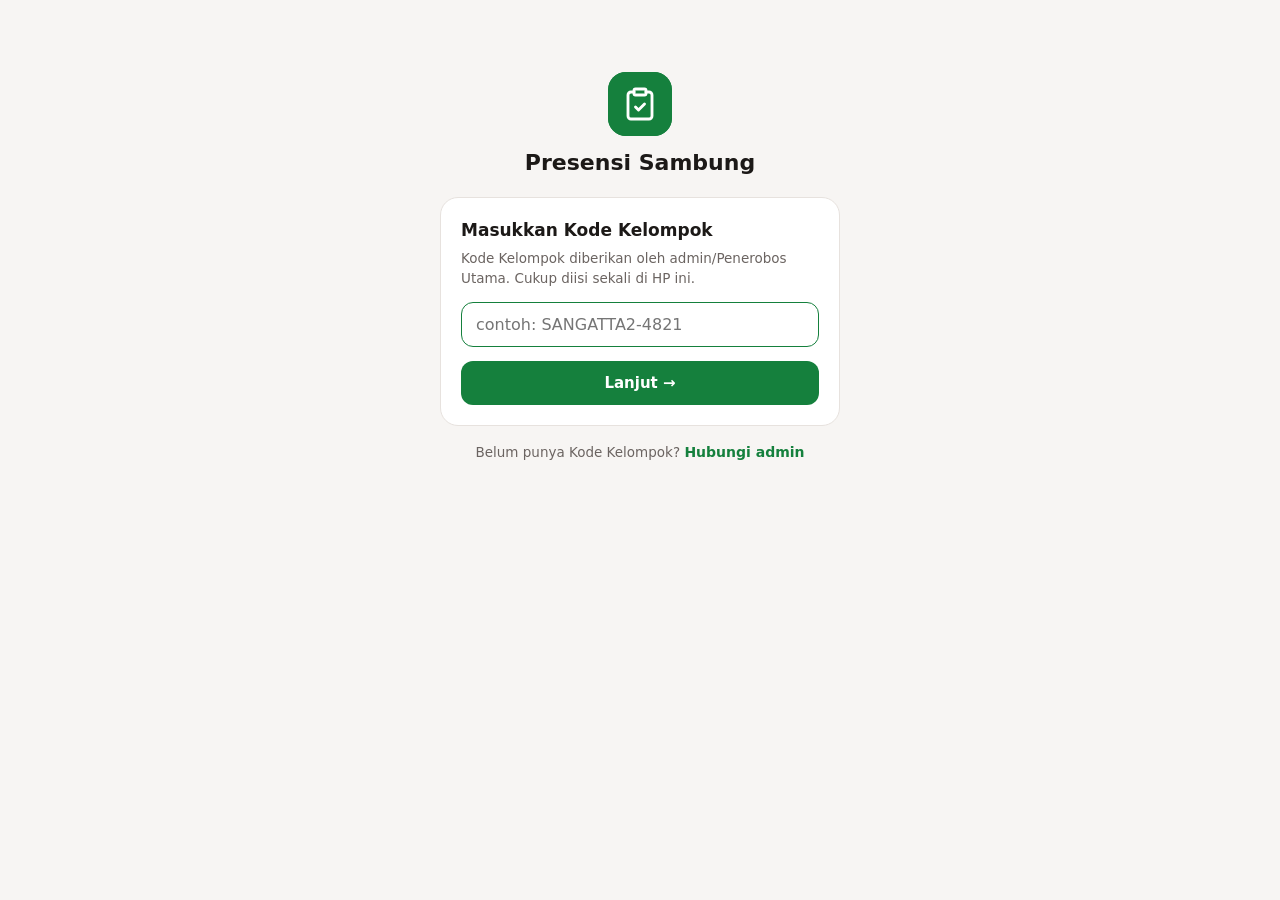
==== commit c408a4ef: "Presensi Sambung v1.2" ====
--- a/index.html
+++ b/index.html
@@ -4,7 +4,7 @@
   <meta charset="utf-8">
   <meta name="viewport" content="width=device-width, initial-scale=1, viewport-fit=cover">
   <title>Presensi Sambung</title>
-  <meta name="description" content="Aplikasi presensi kegiatan sambung — cepat, bisa offline, laporan WhatsApp & PDF.">
+  <meta name="description" content="Aplikasi presensi sambung & musyawaroh — cepat, bisa offline, laporan WhatsApp & PDF.">
   <meta name="theme-color" content="#FFFFFF">
   <meta name="mobile-web-app-capable" content="yes">
   <meta name="apple-mobile-web-app-capable" content="yes">
@@ -18,16 +18,24 @@
   <link rel="preconnect" href="https://script.googleusercontent.com">
   <link rel="preload" href="fonts/pjs-700.woff2" as="font" type="font/woff2" crossorigin>
   <link rel="preload" href="fonts/pjs-500.woff2" as="font" type="font/woff2" crossorigin>
+  <!-- Satu situs banyak kelompok: tentukan server dari Kode Kelompok (sinkron, tanpa jaringan bila sudah pernah dipilih) -->
+  <script src="tenant-config.js"></script>
+  <script src="tenant.js" data-page="app"></script>
+  <link rel="stylesheet" href="css/style.css">
   <script>
-    // Terapkan tema sebelum halaman digambar (tidak berkedip)
-    (function () { try { var t = JSON.parse(localStorage.getItem('ps:theme') || '"system"'); if (t === 'light' || t === 'dark') document.documentElement.setAttribute('data-theme', t); } catch (e) {} })();
+    // Terapkan mode terang/gelap & warna aplikasi kelompok sebelum halaman digambar (tidak berkedip)
+    (function () {
+      try { var t = JSON.parse(localStorage.getItem('ps:theme') || '"system"'); if (t === 'light' || t === 'dark') document.documentElement.setAttribute('data-theme', t); } catch (e) {}
+      try { var c = JSON.parse(localStorage.getItem('ps:' + (window.TENANT_NS || '') + 'temaCss') || 'null'); if (c) { var s = document.createElement('style'); s.id = 'temaVars'; s.textContent = c; document.head.appendChild(s); } } catch (e) {}
+    })();
   </script>
-  <link rel="stylesheet" href="css/style.css">
   <style>
     .boot { min-height: 100dvh; display: grid; place-items: center; }
     .boot div { width: 72px; height: 72px; border-radius: 22px; background: var(--primary); display: grid; place-items: center; color: #fff; animation: bootPulse 1.2s ease-in-out infinite; }
     @keyframes bootPulse { 50% { transform: scale(.94); opacity: .85; } }
   </style>
+  <script defer src="tenant-gate.js"></script>
+  <script defer src="pwa.js"></script>
   <script defer src="js/config.js"></script>
   <script defer src="js/icons.js"></script>
   <script defer src="js/util.js"></script>
@@ -46,6 +54,7 @@
   <script defer src="js/pages/riwayat.js"></script>
   <script defer src="js/pages/peserta.js"></script>
   <script defer src="js/pages/lainnya.js"></script>
+  <script defer src="js/pages/dapukan.js"></script>
 </head>
 <body>
   <div id="app">
--- a/css/style.css
+++ b/css/style.css
@@ -231,7 +231,7 @@
 
 .fab {
   position: fixed; z-index: 35; right: max(var(--gutter), calc(50% - 280px + var(--gutter)));
-  bottom: calc(var(--bottomnav-h) + var(--safe-b) + 16px);
+  bottom: calc(var(--bottomnav-h) + var(--safe-b) + 30px);
   height: 56px; padding: 0 22px 0 18px; border-radius: 18px; display: inline-flex; align-items: center; gap: 10px;
   background: var(--primary); color: var(--on-primary); font-weight: 700; font-size: 15.5px; box-shadow: var(--shadow-raised);
   transition: transform .12s;
@@ -576,7 +576,7 @@
 .sheet-option.danger { color: var(--danger); }
 .sheet-option.danger .s-ic { background: var(--err-bg); color: var(--danger); }
 
-.toasts { position: fixed; left: 0; right: 0; z-index: 95; bottom: calc(var(--bottomnav-h) + var(--safe-b) + 18px); display: flex; flex-direction: column; align-items: center; gap: 8px; pointer-events: none; padding: 0 16px; }
+.toasts { position: fixed; left: 0; right: 0; z-index: 95; bottom: calc(var(--bottomnav-h) + var(--safe-b) + 44px); display: flex; flex-direction: column; align-items: center; gap: 8px; pointer-events: none; padding: 0 16px; }
 .toasts.high { bottom: calc(150px + var(--safe-b)); }
 .toast {
   pointer-events: auto; display: flex; align-items: center; gap: 10px; max-width: 460px; padding: 12px 16px; border-radius: 14px;
@@ -625,3 +625,98 @@
 @media (prefers-reduced-motion: reduce) {
   *, *::before, *::after { animation-duration: .001ms !important; animation-iteration-count: 1 !important; transition-duration: .001ms !important; }
 }
+
+/* ---------- Pemilih bulan (dashboard) ---------- */
+.mp-head { display: flex; align-items: center; justify-content: space-between; margin: 4px 0 12px; }
+.mp-head b { font-size: 18px; font-weight: 800; font-variant-numeric: tabular-nums; }
+.mp-grid { display: grid; grid-template-columns: repeat(3, 1fr); gap: 8px; }
+.mp-m { height: 62px; border-radius: 12px; border: 1px solid var(--border); background: var(--surface); display: flex; flex-direction: column; align-items: center; justify-content: center; gap: 2px; transition: background .12s; }
+.mp-m b { font-size: 15.5px; font-weight: 700; }
+.mp-m small { font-size: 11.5px; color: var(--text-muted); }
+.mp-m.now { border-color: var(--primary); }
+.mp-m.on { background: var(--primary); border-color: var(--primary); color: var(--on-primary); }
+.mp-m.on small { color: inherit; opacity: .85; }
+.mp-m[disabled] { opacity: .35; }
+
+/* ---------- Tombol Presensi di tengah navigasi bawah ---------- */
+.nav-item.center { color: var(--primary); font-weight: 700; justify-content: flex-end; padding-bottom: 9px; }
+.nav-item.center .nav-ic {
+  width: 64px; height: 64px; border-radius: 50%; margin-top: -30px; margin-bottom: 1px;
+  background: linear-gradient(180deg, color-mix(in srgb, var(--primary) 88%, #fff) 0%, var(--primary) 100%);
+  color: var(--on-primary); border: 4px solid var(--surface);
+  box-shadow: 0 8px 18px color-mix(in srgb, var(--primary) 38%, transparent);
+  transition: transform .15s, box-shadow .15s;
+}
+.nav-item.center.active .nav-ic { background: var(--primary-hover); box-shadow: 0 0 0 4px var(--primary-soft), 0 8px 18px color-mix(in srgb, var(--primary) 38%, transparent); }
+.nav-item.center:active .nav-ic { transform: scale(.93); }
+.nav-item.center .nav-badge { top: -26px; left: calc(50% + 14px); }
+
+/* ---------- Hapus riwayat (mode pilih) ---------- */
+.rw-card { cursor: pointer; }
+.rw-card .rw-menu { width: 34px; height: 34px; margin: -6px -8px -6px 0; }
+.rw-card .chk { width: 26px; height: 26px; margin-right: 2px; }
+.rw-card.picked { border: 1.5px solid var(--danger); box-shadow: 0 0 0 3px color-mix(in srgb, var(--danger) 15%, transparent); }
+.rw-card.picked .chk { background: var(--danger); border-color: var(--danger); color: #fff; }
+.sel-bar {
+  position: fixed; z-index: 41; left: 50%; transform: translateX(-50%); width: min(528px, calc(100% - 32px));
+  bottom: calc(var(--bottomnav-h) + var(--safe-b) + 40px); display: flex; align-items: center; gap: 10px; justify-content: space-between;
+  background: var(--surface); border: 1px solid var(--border); border-radius: 16px; padding: 10px 12px; box-shadow: var(--shadow-raised);
+}
+.sel-bar .btn-text { flex: 1; text-align: center; }
+
+/* ---------- v1.2 · Musyawaroh, dapukan, notulen ---------- */
+.pill.musy { background: var(--gold-bg); color: var(--gold); border: 1px solid var(--gold-border); }
+.seg .count { font-size: 12px; font-weight: 700; opacity: .75; }
+.tab .badge.ok { background: var(--ok-bg); color: var(--ok-fg); }
+.notulen-pane { padding: 16px var(--gutter); background: var(--surface); min-height: 55dvh; }
+.notulen-pane .label { display: flex; justify-content: space-between; align-items: center; font-weight: 700; }
+.notulen-pane .label .ic { color: var(--primary); }
+.notulen-ta { min-height: 46dvh !important; font-size: 16px; line-height: 1.6; resize: none; }
+.notulen-view { background: var(--surface-2); border-radius: 12px; padding: 12px 14px; line-height: 1.6; font-size: 15px; white-space: normal; overflow-wrap: anywhere; }
+.card-head h3 .ic { color: var(--primary); vertical-align: -3px; }
+.dk-group { padding: 10px 0; border-top: 1px solid var(--border); }
+.dk-group:first-of-type { border-top: 0; }
+.dk-name { font-size: 12.5px; font-weight: 800; letter-spacing: .05em; text-transform: uppercase; color: var(--text-muted); margin-bottom: 6px; }
+.dk-name span { font-weight: 600; letter-spacing: 0; color: var(--primary); margin-left: 4px; }
+.dk-names { display: flex; flex-wrap: wrap; gap: 6px; }
+.dk-names span { background: var(--primary-tint); border: 1px solid var(--primary-soft); color: var(--text); border-radius: var(--radius-pill); padding: 4px 11px; font-size: 14px; font-weight: 500; }
+details.dk-absent { margin-top: 8px; border-top: 1px dashed var(--border-strong); padding-top: 8px; }
+details.dk-absent summary { cursor: pointer; font-weight: 600; font-size: 14px; color: var(--text-muted); padding: 4px 0; }
+details.dk-absent .dk-names span { background: var(--surface-2); border-color: var(--border); color: var(--text-2); }
+.nt-line { display: flex; gap: 6px; align-items: center; margin-top: 10px; font-size: 13.5px; color: var(--text-2); }
+.nt-line .ic { color: var(--gold); flex: none; }
+.musy-sum { display: flex; align-items: center; gap: 12px; }
+.musy-sum .stat-ic { background: var(--gold-bg); color: var(--gold); }
+.dk-card { margin-bottom: 12px; }
+.dk-card h3 { font-size: 16.5px; }
+.dk-no { width: 26px; height: 26px; border-radius: 8px; background: var(--primary-soft); color: var(--primary); display: grid; place-items: center; font-size: 13px; font-weight: 800; flex: none; }
+.dk-member { padding: 8px 0; min-height: 0; }
+.dk-member .icon-btn { width: 34px; height: 34px; color: var(--text-muted); }
+.dk-addm { margin-top: 8px; border-style: dashed; }
+.pick-list { margin: 0 calc(-1 * var(--gutter)); border-top: 1px solid var(--border); max-height: 46dvh; overflow-y: auto; }
+.pick-list .att-row { min-height: 54px; content-visibility: visible; }
+.person-card .dk-tag { display: inline-flex; align-items: center; gap: 4px; }
+
+/* ---------- v1.2 · Warna aplikasi ---------- */
+.swatch-dot { width: 22px; height: 22px; border-radius: 50%; flex: none; box-shadow: 0 0 0 2px var(--surface), 0 0 0 3.5px var(--border-strong); }
+.swatches { display: grid; grid-template-columns: repeat(5, 1fr); gap: 10px 6px; margin-bottom: 14px; }
+.sw { display: flex; flex-direction: column; align-items: center; gap: 6px; font-size: 12px; font-weight: 600; color: var(--text-2); }
+.sw i { width: 46px; height: 46px; border-radius: 50%; display: grid; place-items: center; color: #fff; box-shadow: inset 0 0 0 1px rgba(0, 0, 0, .08); transition: transform .12s; }
+.sw.on i { box-shadow: 0 0 0 3px var(--surface), 0 0 0 5.5px currentColor; }
+.sw.on { color: var(--text); }
+.sw:active i { transform: scale(.92); }
+.custom-color { display: flex; align-items: center; gap: 12px; padding: 12px; border: 1.5px dashed var(--border-strong); border-radius: 14px; cursor: pointer; position: relative; }
+.custom-color b { display: block; font-size: 15px; }
+.custom-color small { color: var(--text-muted); font-size: 13px; }
+.custom-color input { position: absolute; inset: 0; opacity: 0; width: 100%; height: 100%; cursor: pointer; }
+.cc-prev { width: 38px; height: 38px; border-radius: 12px; flex: none; background: conic-gradient(red, yellow, lime, cyan, blue, magenta, red); }
+.tema-preview { display: flex; flex-wrap: wrap; gap: 8px; align-items: center; margin-top: 14px; padding: 12px; border-radius: 14px; background: var(--bg); border: 1px solid var(--border); }
+
+/* ---------- v1.2 · Pasang aplikasi & Kode Kelompok ---------- */
+.login-install { position: absolute; top: calc(14px + var(--safe-t)); right: 14px; display: inline-flex; align-items: center; gap: 6px; height: 36px; padding: 0 14px;
+  border-radius: var(--radius-pill); background: var(--surface); border: 1px solid var(--border); color: var(--primary); font-weight: 700; font-size: 13.5px; box-shadow: var(--shadow-card); }
+.login .tg-line { margin-top: 8px; padding: 4px 12px; border-radius: var(--radius-pill); background: color-mix(in srgb, var(--surface) 70%, transparent); border: 1px solid var(--border); font-family: var(--font-sans); color: var(--text-muted); }
+.login .tg-line b { color: var(--text); }
+.login .tg-line .tg-link { color: var(--primary); font-family: var(--font-sans); }
+.login .tg-line + .pin-label { margin-top: 24px; }
+.pwa-bar { bottom: calc(var(--bottomnav-h) + var(--safe-b) + 40px) !important; }
